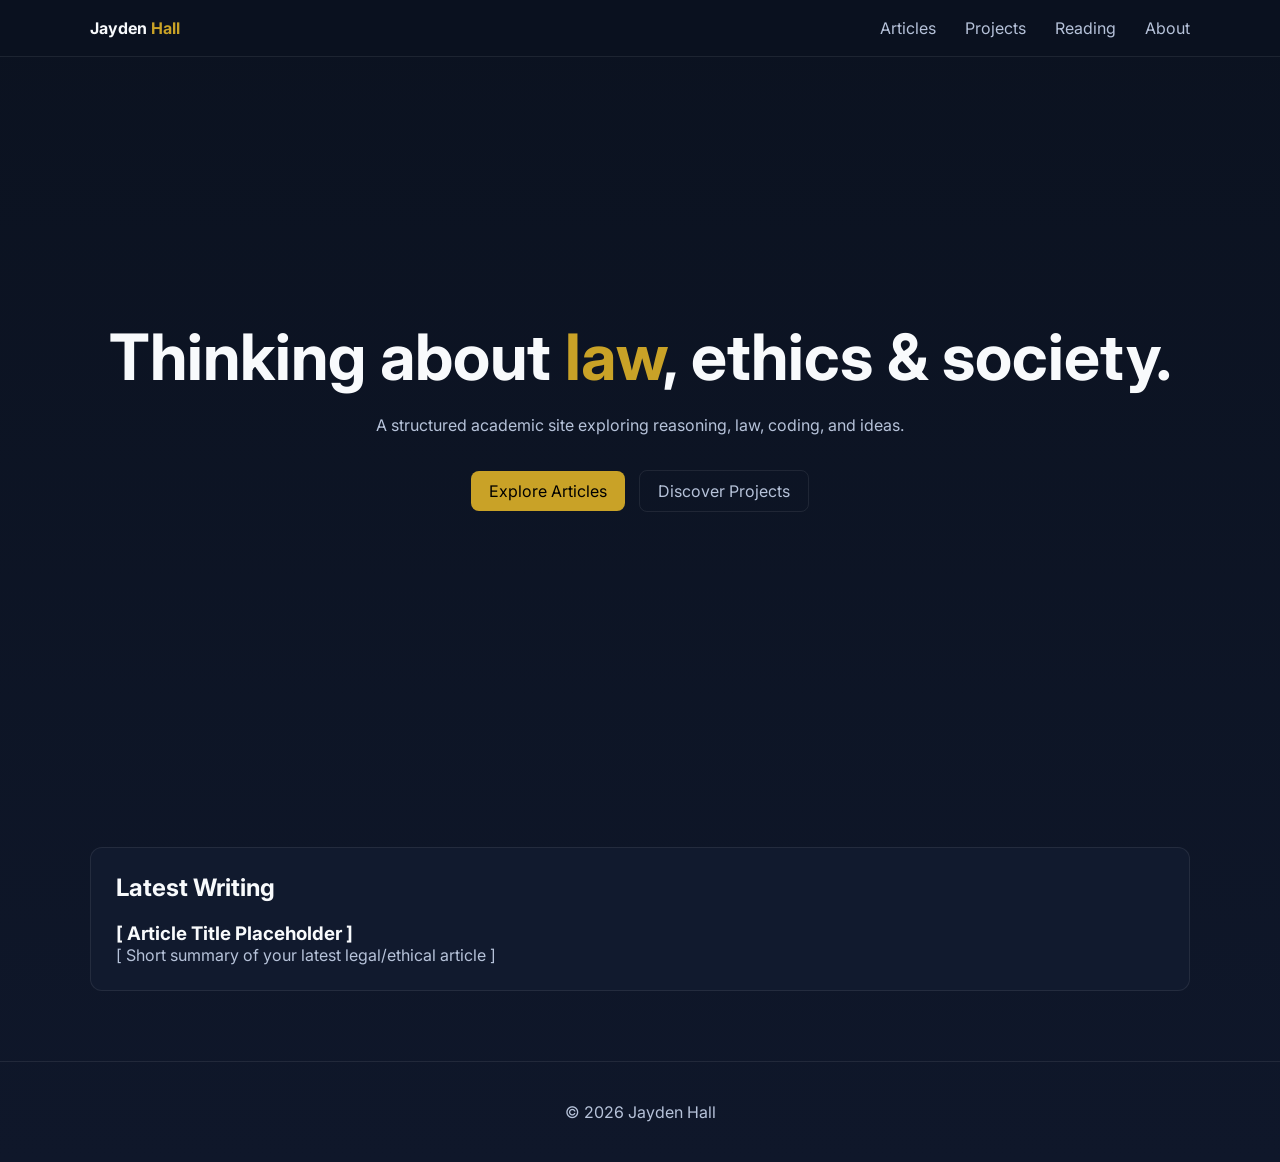
==== index.html @ dbe2c2a6 "Create index.html Home page v1" ====
<!DOCTYPE html>
<html lang="en">
<head>
<meta charset="UTF-8" />
<meta name="viewport" content="width=device-width, initial-scale=1.0"/>
<title>Jayden Hall</title>

<link href="https://fonts.googleapis.com/css2?family=Inter:wght@300;400;600;700&display=swap" rel="stylesheet">

<style>

*{margin:0;padding:0;box-sizing:border-box;scroll-behavior:smooth;}

:root{
  --bg:#0b1220;
  --panel:#111a2e;
  --text:#f8fafc;
  --muted:#b6c2d9;
  --accent:#c9a227;
  --border:rgba(255,255,255,0.08);
}

body{
  font-family:Inter;
  background:linear-gradient(180deg,#0b1220,#0f172a);
  color:var(--text);
}

.container{width:90%;max-width:1100px;margin:auto;}

/* NAV */
nav{
  position:sticky;
  top:0;
  background:rgba(11,18,32,0.8);
  backdrop-filter:blur(10px);
  border-bottom:1px solid var(--border);
}

.nav-inner{
  display:flex;
  justify-content:space-between;
  align-items:center;
  padding:18px 0;
}

.logo{font-weight:700;}
.logo span{color:var(--accent);}

.nav-links a{
  margin-left:25px;
  color:var(--muted);
  text-decoration:none;
}
.nav-links a:hover{color:var(--text);}

/* HERO */
.hero{
  min-height:80vh;
  display:flex;
  align-items:center;
  text-align:center;
}

.hero h1{
  font-size:4rem;
}

.hero span{color:var(--accent);}

.hero p{
  margin-top:20px;
  color:var(--muted);
}

/* BUTTONS */
.btns{
  margin-top:30px;
}

.btn{
  padding:10px 18px;
  border-radius:8px;
  text-decoration:none;
  margin:5px;
  display:inline-block;
}

.btn-primary{
  background:var(--accent);
  color:#000;
}

.btn-secondary{
  border:1px solid var(--border);
  color:var(--muted);
}

/* SECTIONS */
section{padding:70px 0;}

.card{
  background:var(--panel);
  padding:25px;
  border-radius:12px;
  border:1px solid var(--border);
}

.muted{color:var(--muted);}

footer{
  text-align:center;
  padding:40px;
  border-top:1px solid var(--border);
  color:var(--muted);
}

</style>
</head>

<body>

<nav>
<div class="container nav-inner">
  <div class="logo">Jayden <span>Hall</span></div>

  <div class="nav-links">
    <a href="articles.html">Articles</a>
    <a href="projects.html">Projects</a>
    <a href="reading.html">Reading</a>
    <a href="about.html">About</a>
  </div>
</div>
</nav>

<section class="hero">
<div class="container">

<h1>Thinking about <span>law</span>, ethics & society.</h1>

<p>A structured academic site exploring reasoning, law, coding, and ideas.</p>

<div class="btns">
  <a class="btn btn-primary" href="articles.html">Explore Articles</a>
  <a class="btn btn-secondary" href="projects.html">Discover Projects</a>
</div>

</div>
</section>

<section>
<div class="container card">
<h2>Latest Writing</h2>
<br>
<h3>[ Article Title Placeholder ]</h3>
<p class="muted">[ Short summary of your latest legal/ethical article ]</p>
</div>
</section>

<footer>© 2026 Jayden Hall</footer>

</body>
</html>
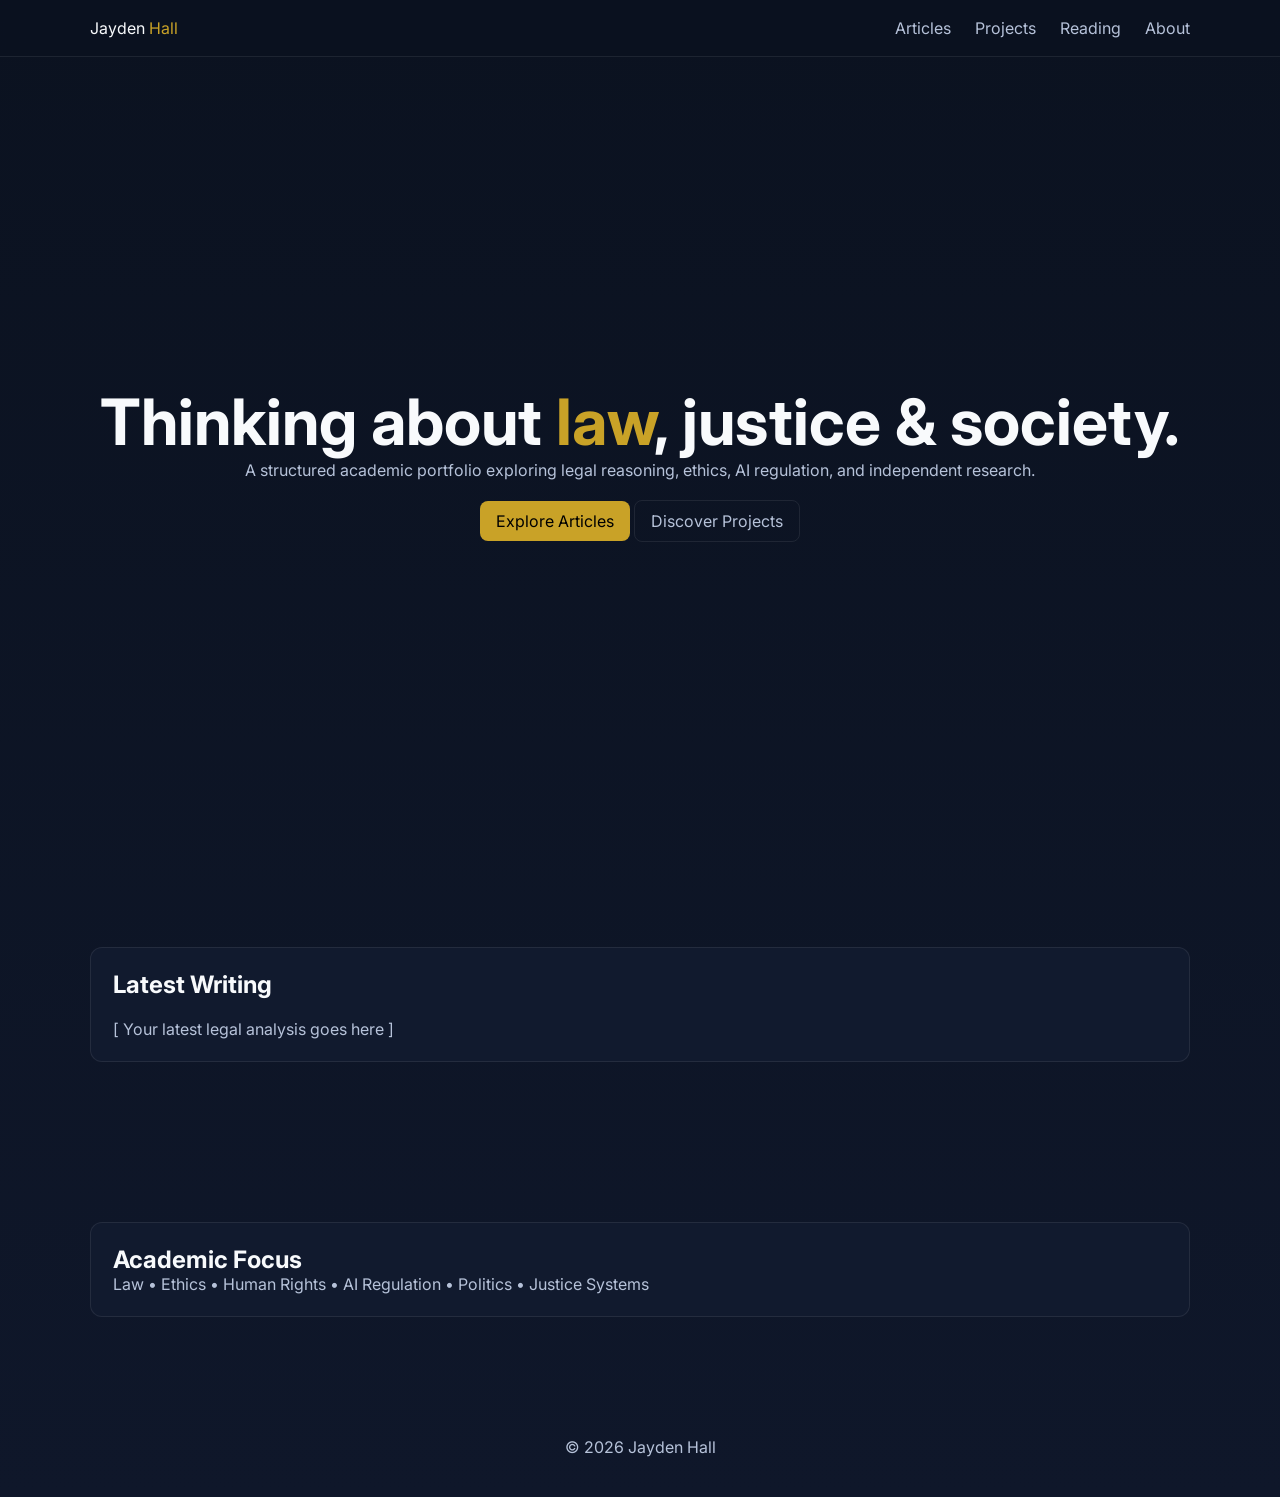
==== commit 4007778e: "Update index.html" ====
--- a/index.html
+++ b/index.html
@@ -1,62 +1,13 @@
 <!DOCTYPE html>
-<html lang="en">
+<html>
 <head>
-<meta charset="UTF-8" />
-<meta name="viewport" content="width=device-width, initial-scale=1.0"/>
 <title>Jayden Hall</title>
-
-<link href="https://fonts.googleapis.com/css2?family=Inter:wght@300;400;600;700&display=swap" rel="stylesheet">
+<link rel="stylesheet" href="style.css">
+<link href="https://fonts.googleapis.com/css2?family=Inter:wght@300;600;700&display=swap" rel="stylesheet">
 
 <style>
-
-*{margin:0;padding:0;box-sizing:border-box;scroll-behavior:smooth;}
-
-:root{
-  --bg:#0b1220;
-  --panel:#111a2e;
-  --text:#f8fafc;
-  --muted:#b6c2d9;
-  --accent:#c9a227;
-  --border:rgba(255,255,255,0.08);
-}
-
-body{
-  font-family:Inter;
-  background:linear-gradient(180deg,#0b1220,#0f172a);
-  color:var(--text);
-}
-
-.container{width:90%;max-width:1100px;margin:auto;}
-
-/* NAV */
-nav{
-  position:sticky;
-  top:0;
-  background:rgba(11,18,32,0.8);
-  backdrop-filter:blur(10px);
-  border-bottom:1px solid var(--border);
-}
-
-.nav-inner{
-  display:flex;
-  justify-content:space-between;
-  align-items:center;
-  padding:18px 0;
-}
-
-.logo{font-weight:700;}
-.logo span{color:var(--accent);}
-
-.nav-links a{
-  margin-left:25px;
-  color:var(--muted);
-  text-decoration:none;
-}
-.nav-links a:hover{color:var(--text);}
-
-/* HERO */
 .hero{
-  min-height:80vh;
+  min-height:90vh;
   display:flex;
   align-items:center;
   text-align:center;
@@ -67,59 +18,41 @@
 }
 
 .hero span{color:var(--accent);}
+.muted{color:var(--muted);}
 
-.hero p{
-  margin-top:20px;
-  color:var(--muted);
+/* LOADER */
+#loader{
+  position:fixed;
+  inset:0;
+  background:var(--bg);
+  display:flex;
+  flex-direction:column;
+  align-items:center;
+  justify-content:center;
+  z-index:9999;
 }
 
-/* BUTTONS */
-.btns{
-  margin-top:30px;
+.spinner{
+  width:40px;height:40px;
+  border:3px solid #333;
+  border-top:3px solid var(--accent);
+  border-radius:50%;
+  animation:spin 1s linear infinite;
 }
 
-.btn{
-  padding:10px 18px;
-  border-radius:8px;
-  text-decoration:none;
-  margin:5px;
-  display:inline-block;
-}
-
-.btn-primary{
-  background:var(--accent);
-  color:#000;
-}
-
-.btn-secondary{
-  border:1px solid var(--border);
-  color:var(--muted);
-}
-
-/* SECTIONS */
-section{padding:70px 0;}
-
-.card{
-  background:var(--panel);
-  padding:25px;
-  border-radius:12px;
-  border:1px solid var(--border);
-}
-
-.muted{color:var(--muted);}
-
-footer{
-  text-align:center;
-  padding:40px;
-  border-top:1px solid var(--border);
-  color:var(--muted);
-}
-
+@keyframes spin{to{transform:rotate(360deg);}}
 </style>
 </head>
 
 <body>
 
+<!-- LOADER -->
+<div id="loader">
+  <div class="spinner"></div>
+  <p class="muted">Loading...</p>
+</div>
+
+<!-- NAV -->
 <nav>
 <div class="container nav-inner">
   <div class="logo">Jayden <span>Hall</span></div>
@@ -133,31 +66,54 @@
 </div>
 </nav>
 
+<!-- HERO -->
 <section class="hero">
 <div class="container">
 
-<h1>Thinking about <span>law</span>, ethics & society.</h1>
+<h1>Thinking about <span>law</span>, justice & society.</h1>
 
-<p>A structured academic site exploring reasoning, law, coding, and ideas.</p>
+<p class="muted">
+A structured academic portfolio exploring legal reasoning, ethics, AI regulation, and independent research.
+</p>
 
-<div class="btns">
-  <a class="btn btn-primary" href="articles.html">Explore Articles</a>
-  <a class="btn btn-secondary" href="projects.html">Discover Projects</a>
+<br>
+
+<a class="btn btn-primary" href="articles.html">Explore Articles</a>
+<a class="btn btn-secondary" href="projects.html">Discover Projects</a>
+
 </div>
+</section>
 
+<!-- CONTENT -->
+<section>
+<div class="container card">
+<h2>Latest Writing</h2>
+<br>
+<p class="muted">[ Your latest legal analysis goes here ]</p>
 </div>
 </section>
 
 <section>
 <div class="container card">
-<h2>Latest Writing</h2>
-<br>
-<h3>[ Article Title Placeholder ]</h3>
-<p class="muted">[ Short summary of your latest legal/ethical article ]</p>
+<h2>Academic Focus</h2>
+<p class="muted">Law • Ethics • Human Rights • AI Regulation • Politics • Justice Systems</p>
 </div>
 </section>
 
-<footer>© 2026 Jayden Hall</footer>
+<footer style="text-align:center;padding:40px;color:var(--muted)">
+© 2026 Jayden Hall
+</footer>
+
+<script>
+setTimeout(()=>document.getElementById("loader").style.display="none",1200);
+
+const sections=document.querySelectorAll("section");
+const obs=new IntersectionObserver(e=>{
+  e.forEach(x=>{if(x.isIntersecting)x.target.classList.add("show")})
+},{threshold:0.15});
+sections.forEach(s=>obs.observe(s));
+</script>
 
 </body>
-</html>+</html>
+
--- a/style.css
+++ b/style.css
@@ -0,0 +1,99 @@
+*{
+  margin:0;
+  padding:0;
+  box-sizing:border-box;
+  scroll-behavior:smooth;
+  font-family:Inter, sans-serif;
+}
+
+:root{
+  --bg:#0b1220;
+  --panel:#111a2e;
+  --text:#f8fafc;
+  --muted:#b6c2d9;
+  --accent:#c9a227;
+  --border:rgba(255,255,255,0.08);
+}
+
+/* BODY */
+body{
+  background:linear-gradient(180deg,#0b1220,#0f172a);
+  color:var(--text);
+}
+
+/* CONTAINER */
+.container{
+  width:90%;
+  max-width:1100px;
+  margin:auto;
+}
+
+/* NAV */
+nav{
+  position:sticky;
+  top:0;
+  background:rgba(11,18,32,0.85);
+  backdrop-filter:blur(12px);
+  border-bottom:1px solid var(--border);
+  z-index:1000;
+}
+
+.nav-inner{
+  display:flex;
+  justify-content:space-between;
+  padding:18px 0;
+}
+
+.logo span{color:var(--accent);}
+
+.nav-links a{
+  margin-left:20px;
+  color:var(--muted);
+  text-decoration:none;
+}
+.nav-links a:hover{color:white;}
+
+/* CARDS */
+.card{
+  background:var(--panel);
+  border:1px solid var(--border);
+  padding:22px;
+  border-radius:12px;
+  transition:0.3s;
+}
+
+.card:hover{
+  transform:translateY(-6px);
+  border-color:var(--accent);
+}
+
+/* BUTTONS */
+.btn{
+  padding:10px 16px;
+  border-radius:8px;
+  display:inline-block;
+  text-decoration:none;
+}
+
+.btn-primary{
+  background:var(--accent);
+  color:#000;
+}
+
+.btn-secondary{
+  border:1px solid var(--border);
+  color:var(--muted);
+}
+
+/* FADE IN SCROLL */
+section{
+  opacity:0;
+  transform:translateY(40px);
+  transition:0.8s ease;
+  padding:80px 0;
+}
+
+section.show{
+  opacity:1;
+  transform:translateY(0);
+}
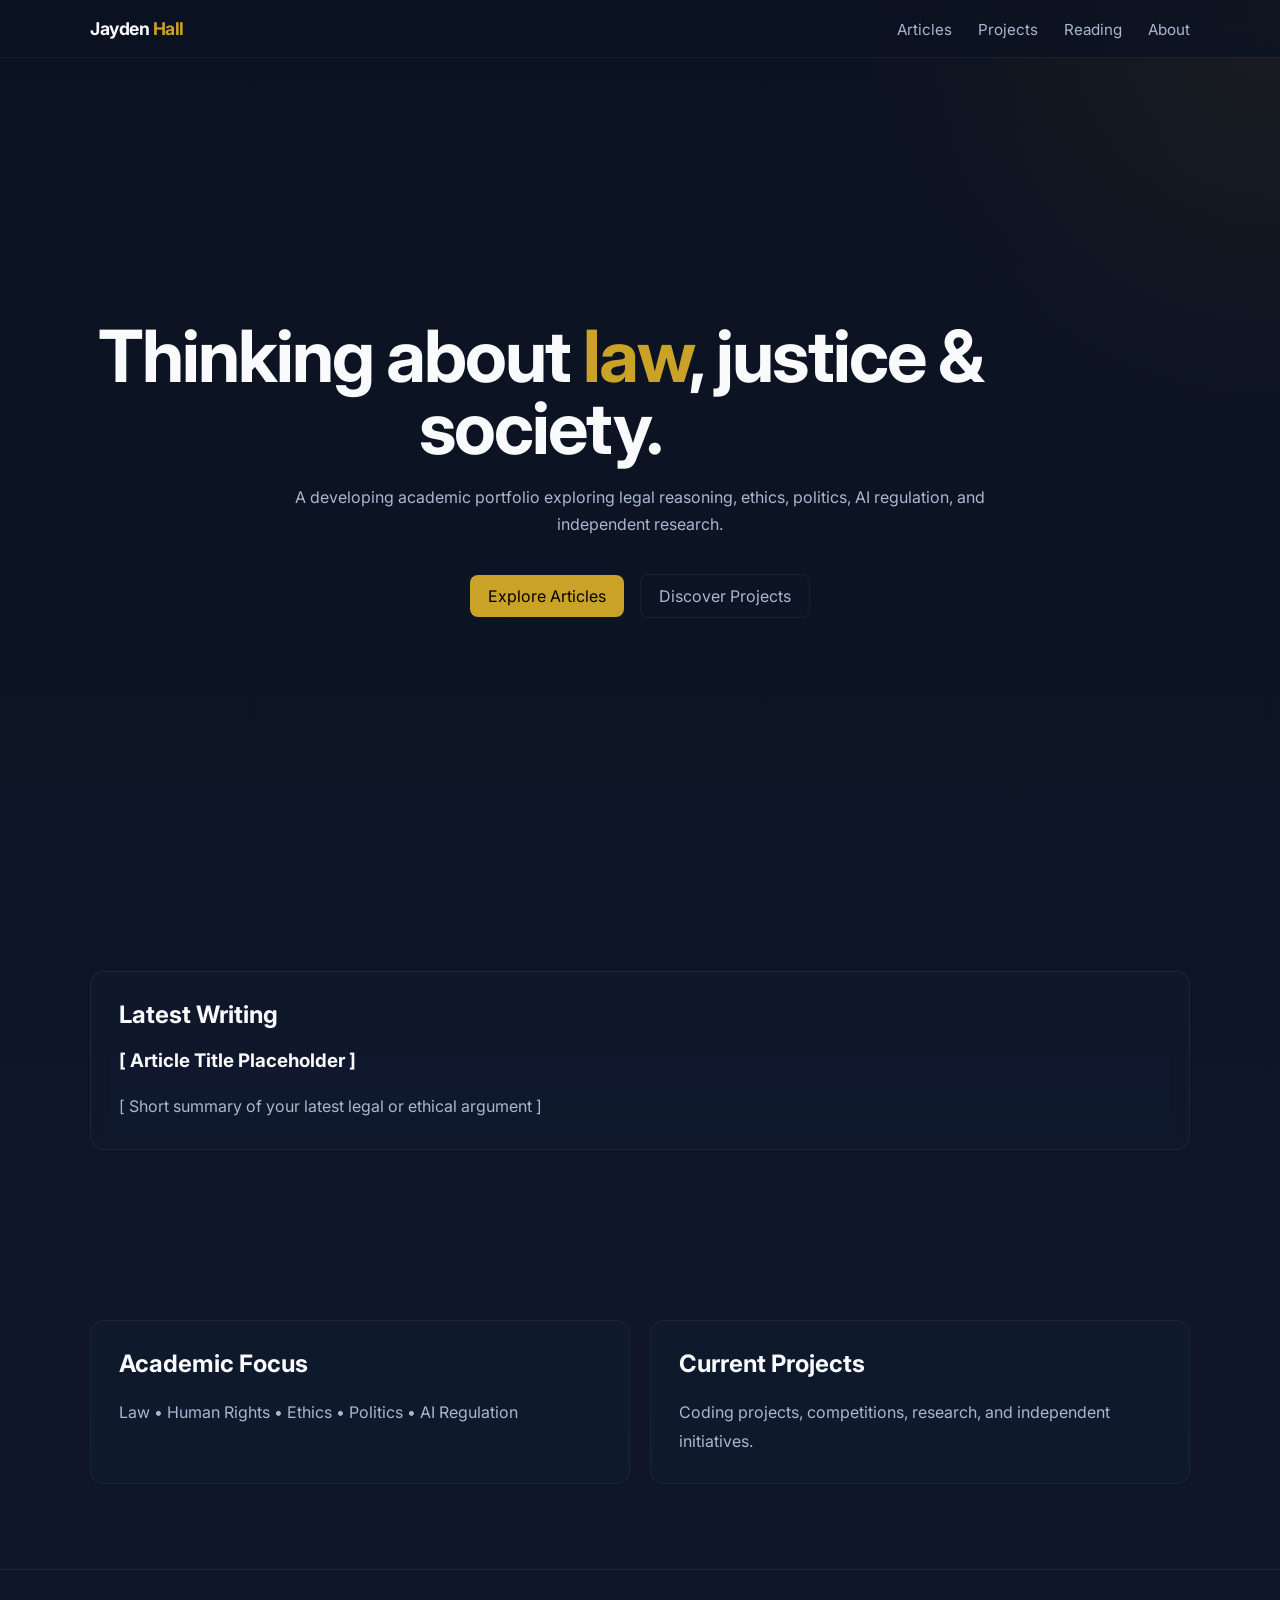
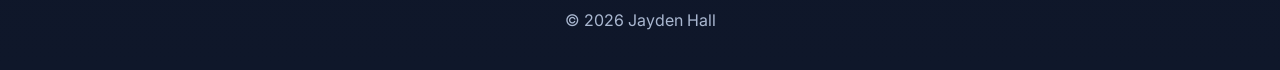
==== commit 6db88cc9: "Update index.html" ====
--- a/index.html
+++ b/index.html
@@ -2,118 +2,123 @@
 <html>
 <head>
 <title>Jayden Hall</title>
+
 <link rel="stylesheet" href="style.css">
-<link href="https://fonts.googleapis.com/css2?family=Inter:wght@300;600;700&display=swap" rel="stylesheet">
 
-<style>
-.hero{
-  min-height:90vh;
-  display:flex;
-  align-items:center;
-  text-align:center;
-}
-
-.hero h1{
-  font-size:4rem;
-}
-
-.hero span{color:var(--accent);}
-.muted{color:var(--muted);}
-
-/* LOADER */
-#loader{
-  position:fixed;
-  inset:0;
-  background:var(--bg);
-  display:flex;
-  flex-direction:column;
-  align-items:center;
-  justify-content:center;
-  z-index:9999;
-}
-
-.spinner{
-  width:40px;height:40px;
-  border:3px solid #333;
-  border-top:3px solid var(--accent);
-  border-radius:50%;
-  animation:spin 1s linear infinite;
-}
-
-@keyframes spin{to{transform:rotate(360deg);}}
-</style>
+<link href="https://fonts.googleapis.com/css2?family=Inter:wght@300;400;600;700&display=swap" rel="stylesheet">
 </head>
 
 <body>
 
-<!-- LOADER -->
 <div id="loader">
-  <div class="spinner"></div>
-  <p class="muted">Loading...</p>
+  <div class="loader-line"></div>
 </div>
 
-<!-- NAV -->
 <nav>
 <div class="container nav-inner">
-  <div class="logo">Jayden <span>Hall</span></div>
 
-  <div class="nav-links">
-    <a href="articles.html">Articles</a>
-    <a href="projects.html">Projects</a>
-    <a href="reading.html">Reading</a>
-    <a href="about.html">About</a>
-  </div>
+<div class="logo">
+Jayden <span>Hall</span>
+</div>
+
+<div class="nav-links">
+<a href="articles.html">Articles</a>
+<a href="projects.html">Projects</a>
+<a href="reading.html">Reading</a>
+<a href="about.html">About</a>
+</div>
+
 </div>
 </nav>
 
-<!-- HERO -->
 <section class="hero">
-<div class="container">
+<div class="container hero-content">
 
-<h1>Thinking about <span>law</span>, justice & society.</h1>
+<h1>
+Thinking about <span>law</span>, justice & society.
+</h1>
 
-<p class="muted">
-A structured academic portfolio exploring legal reasoning, ethics, AI regulation, and independent research.
+<p>
+A developing academic portfolio exploring legal reasoning,
+ethics, politics, AI regulation, and independent research.
 </p>
 
-<br>
-
-<a class="btn btn-primary" href="articles.html">Explore Articles</a>
-<a class="btn btn-secondary" href="projects.html">Discover Projects</a>
+<div class="buttons">
+<a href="articles.html" class="btn btn-primary">Explore Articles</a>
+<a href="projects.html" class="btn btn-secondary">Discover Projects</a>
+</div>
 
 </div>
 </section>
 
-<!-- CONTENT -->
 <section>
-<div class="container card">
+<div class="container">
+
+<div class="card">
 <h2>Latest Writing</h2>
 <br>
-<p class="muted">[ Your latest legal analysis goes here ]</p>
+<h3>[ Article Title Placeholder ]</h3>
+<br>
+<p class="muted">
+[ Short summary of your latest legal or ethical argument ]
+</p>
+</div>
+
 </div>
 </section>
 
 <section>
-<div class="container card">
+<div class="container">
+
+<div class="grid">
+
+<div class="card">
 <h2>Academic Focus</h2>
-<p class="muted">Law • Ethics • Human Rights • AI Regulation • Politics • Justice Systems</p>
+<br>
+<p class="muted">
+Law • Human Rights • Ethics • Politics • AI Regulation
+</p>
+</div>
+
+<div class="card">
+<h2>Current Projects</h2>
+<br>
+<p class="muted">
+Coding projects, competitions, research, and independent initiatives.
+</p>
+</div>
+
+</div>
+
 </div>
 </section>
 
-<footer style="text-align:center;padding:40px;color:var(--muted)">
+<footer>
 © 2026 Jayden Hall
 </footer>
 
 <script>
-setTimeout(()=>document.getElementById("loader").style.display="none",1200);
+window.onload=()=>{
+document.getElementById("loader").style.opacity="0";
+setTimeout(()=>{
+document.getElementById("loader").style.display="none";
+},400);
+};
 
 const sections=document.querySelectorAll("section");
-const obs=new IntersectionObserver(e=>{
-  e.forEach(x=>{if(x.isIntersecting)x.target.classList.add("show")})
-},{threshold:0.15});
-sections.forEach(s=>obs.observe(s));
+
+const observer=new IntersectionObserver(entries=>{
+entries.forEach(entry=>{
+if(entry.isIntersecting){
+entry.target.classList.add("show");
+}
+});
+},{threshold:0.12});
+
+sections.forEach(section=>{
+observer.observe(section);
+});
 </script>
 
 </body>
-</html>
-
+</html>
--- a/style.css
+++ b/style.css
@@ -1,78 +1,178 @@
+:root{
+  --bg:#0b1220;
+  --bg2:#0f172a;
+  --panel:#111a2e;
+  --text:#f8fafc;
+  --muted:#a9b7d0;
+  --accent:#c9a227;
+  --border:rgba(255,255,255,0.06);
+}
+
 *{
   margin:0;
   padding:0;
   box-sizing:border-box;
+  font-family:Inter,sans-serif;
+}
+
+html{
   scroll-behavior:smooth;
-  font-family:Inter, sans-serif;
-}
-
-:root{
-  --bg:#0b1220;
-  --panel:#111a2e;
-  --text:#f8fafc;
-  --muted:#b6c2d9;
-  --accent:#c9a227;
-  --border:rgba(255,255,255,0.08);
-}
-
-/* BODY */
+}
+
 body{
-  background:linear-gradient(180deg,#0b1220,#0f172a);
+  background:
+    radial-gradient(circle at top right, rgba(201,162,39,0.08), transparent 20%),
+    linear-gradient(180deg,var(--bg),var(--bg2));
   color:var(--text);
-}
-
-/* CONTAINER */
+  overflow-x:hidden;
+  animation:pageFade 0.5s ease;
+}
+
+/* PAGE FADE */
+@keyframes pageFade{
+  from{
+    opacity:0;
+    transform:translateY(6px);
+  }
+  to{
+    opacity:1;
+    transform:translateY(0);
+  }
+}
+
+/* LOADER */
+#loader{
+  position:fixed;
+  inset:0;
+  background:var(--bg);
+  display:flex;
+  align-items:center;
+  justify-content:center;
+  z-index:9999;
+  transition:0.4s ease;
+}
+
+.loader-line{
+  width:80px;
+  height:2px;
+  background:rgba(255,255,255,0.08);
+  overflow:hidden;
+  position:relative;
+}
+
+.loader-line::after{
+  content:'';
+  position:absolute;
+  inset:0;
+  background:var(--accent);
+  animation:loading 1s infinite;
+}
+
+@keyframes loading{
+  from{transform:translateX(-100%);}
+  to{transform:translateX(100%);}
+}
+
+/* NAV */
+nav{
+  position:sticky;
+  top:0;
+  backdrop-filter:blur(12px);
+  background:rgba(11,18,32,0.75);
+  border-bottom:1px solid var(--border);
+  z-index:1000;
+}
+
 .container{
   width:90%;
   max-width:1100px;
   margin:auto;
 }
 
-/* NAV */
-nav{
-  position:sticky;
-  top:0;
-  background:rgba(11,18,32,0.85);
-  backdrop-filter:blur(12px);
-  border-bottom:1px solid var(--border);
-  z-index:1000;
-}
-
 .nav-inner{
   display:flex;
   justify-content:space-between;
+  align-items:center;
   padding:18px 0;
 }
 
-.logo span{color:var(--accent);}
+.logo{
+  font-size:1.1rem;
+  font-weight:700;
+  letter-spacing:-0.5px;
+}
+
+.logo span{
+  color:var(--accent);
+}
 
 .nav-links a{
-  margin-left:20px;
+  margin-left:22px;
   color:var(--muted);
   text-decoration:none;
-}
-.nav-links a:hover{color:white;}
-
-/* CARDS */
-.card{
-  background:var(--panel);
-  border:1px solid var(--border);
-  padding:22px;
-  border-radius:12px;
-  transition:0.3s;
-}
-
-.card:hover{
-  transform:translateY(-6px);
-  border-color:var(--accent);
+  font-size:0.95rem;
+  transition:0.2s ease;
+}
+
+.nav-links a:hover{
+  color:white;
+}
+
+/* HERO */
+.hero{
+  min-height:92vh;
+  display:flex;
+  align-items:center;
+  justify-content:center;
+  text-align:center;
+}
+
+.hero-content{
+  animation:heroFade 1s ease;
+}
+
+@keyframes heroFade{
+  from{
+    opacity:0;
+    transform:translateY(20px);
+  }
+  to{
+    opacity:1;
+    transform:translateY(0);
+  }
+}
+
+.hero h1{
+  font-size:4.5rem;
+  line-height:1;
+  letter-spacing:-2px;
+  max-width:900px;
+}
+
+.hero span{
+  color:var(--accent);
+}
+
+.hero p{
+  margin-top:20px;
+  color:var(--muted);
+  max-width:720px;
+  margin-inline:auto;
+  line-height:1.7;
 }
 
 /* BUTTONS */
+.buttons{
+  margin-top:30px;
+}
+
 .btn{
-  padding:10px 16px;
+  display:inline-block;
+  padding:11px 18px;
   border-radius:8px;
-  display:inline-block;
   text-decoration:none;
+  margin:6px;
+  transition:0.25s ease;
 }
 
 .btn-primary{
@@ -85,15 +185,68 @@
   color:var(--muted);
 }
 
-/* FADE IN SCROLL */
+.btn:hover{
+  transform:translateY(-2px);
+}
+
+/* SECTIONS */
 section{
+  padding:85px 0;
   opacity:0;
-  transform:translateY(40px);
+  transform:translateY(18px);
   transition:0.8s ease;
-  padding:80px 0;
 }
 
 section.show{
   opacity:1;
   transform:translateY(0);
+}
+
+/* CARDS */
+.card{
+  background:rgba(17,26,46,0.82);
+  border:1px solid var(--border);
+  border-radius:14px;
+  padding:28px;
+  backdrop-filter:blur(8px);
+  transition:0.25s ease;
+}
+
+.card:hover{
+  border-color:rgba(201,162,39,0.35);
+}
+
+/* GRID */
+.grid{
+  display:grid;
+  grid-template-columns:repeat(auto-fit,minmax(280px,1fr));
+  gap:20px;
+}
+
+/* TEXT */
+.muted{
+  color:var(--muted);
+  line-height:1.8;
+}
+
+/* FOOTER */
+footer{
+  padding:40px;
+  text-align:center;
+  border-top:1px solid var(--border);
+  color:var(--muted);
+}
+
+/* MOBILE */
+@media(max-width:768px){
+
+  .hero h1{
+    font-size:3rem;
+  }
+
+  .nav-links a{
+    margin-left:12px;
+    font-size:0.9rem;
+  }
+
 }
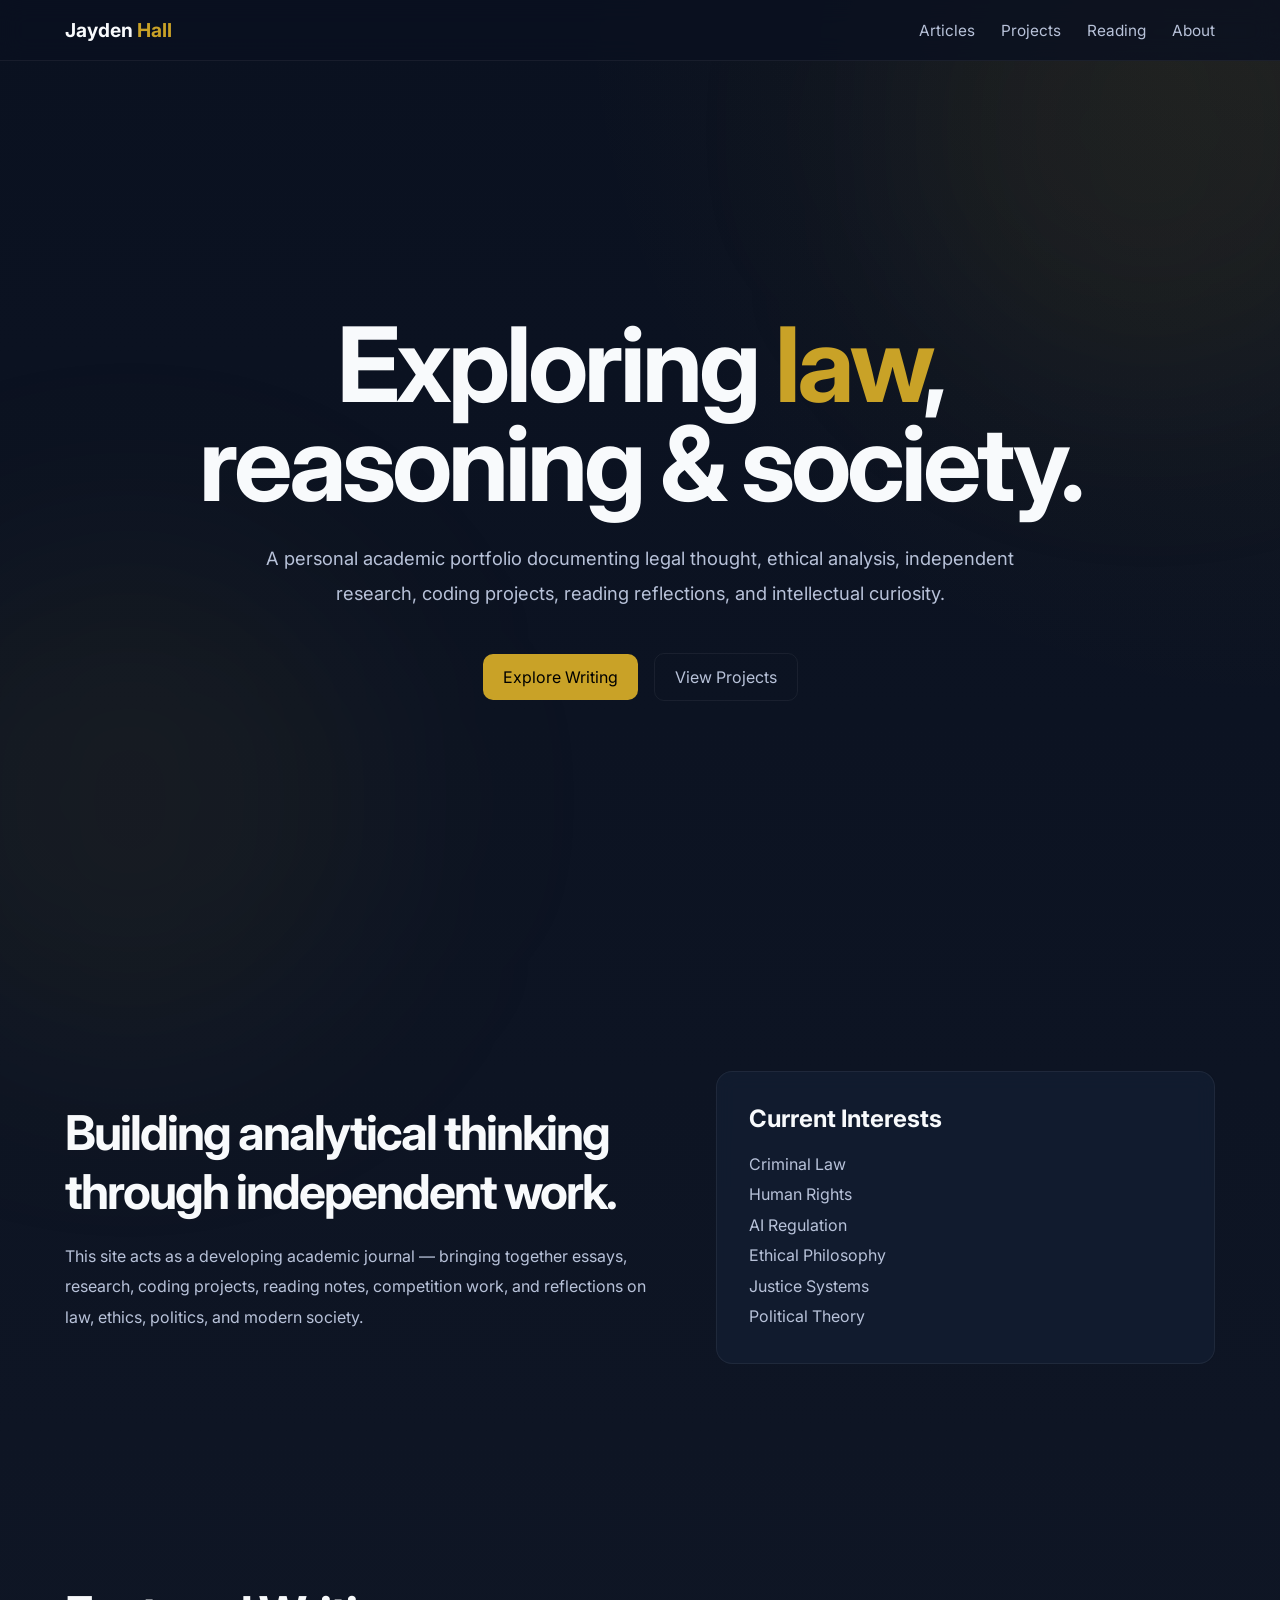
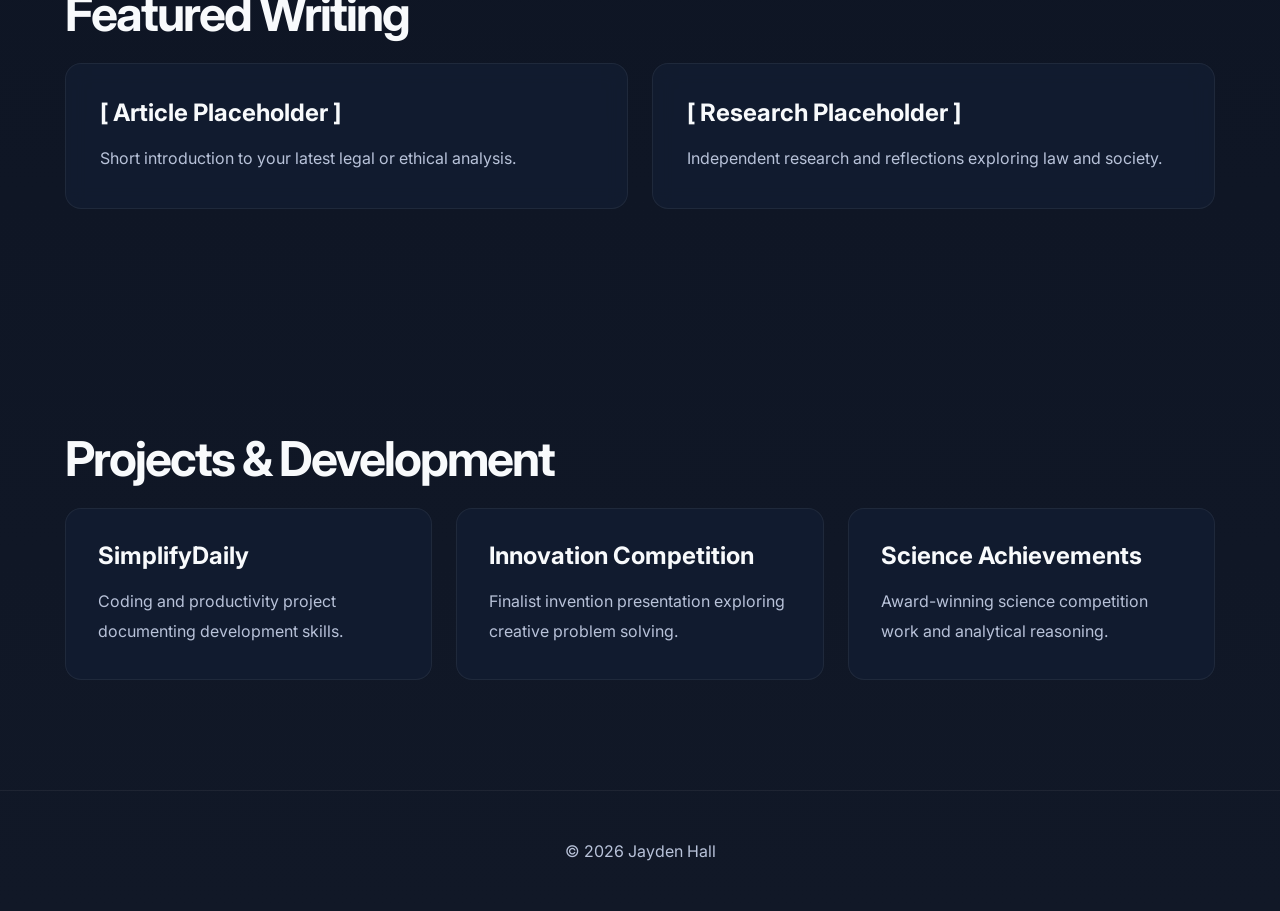
==== commit e07c68b7: "Update index.html" ====
--- a/index.html
+++ b/index.html
@@ -10,8 +10,11 @@
 
 <body>
 
+<div class="bg-blur blur1"></div>
+<div class="bg-blur blur2"></div>
+
 <div id="loader">
-  <div class="loader-line"></div>
+<div class="loader-line"></div>
 </div>
 
 <nav>
@@ -32,65 +35,144 @@
 </nav>
 
 <section class="hero">
+
 <div class="container hero-content">
 
 <h1>
-Thinking about <span>law</span>, justice & society.
+Exploring <span>law</span>, reasoning & society.
 </h1>
 
 <p>
-A developing academic portfolio exploring legal reasoning,
-ethics, politics, AI regulation, and independent research.
+A personal academic portfolio documenting legal thought,
+ethical analysis, independent research,
+coding projects, reading reflections,
+and intellectual curiosity.
 </p>
 
 <div class="buttons">
-<a href="articles.html" class="btn btn-primary">Explore Articles</a>
-<a href="projects.html" class="btn btn-secondary">Discover Projects</a>
-</div>
-
-</div>
+
+<a href="articles.html" class="btn btn-primary">
+Explore Writing
+</a>
+
+<a href="projects.html" class="btn btn-secondary">
+View Projects
+</a>
+
+</div>
+
+</div>
+
 </section>
 
 <section>
+<div class="container feature">
+
+<div>
+
+<h2 class="section-title">
+Building analytical thinking through independent work.
+</h2>
+
+<p class="muted">
+This site acts as a developing academic journal —
+bringing together essays, research,
+coding projects, reading notes,
+competition work, and reflections on law,
+ethics, politics, and modern society.
+</p>
+
+</div>
+
+<div class="card">
+
+<h3>Current Interests</h3>
+
+<p class="muted">
+Criminal Law<br>
+Human Rights<br>
+AI Regulation<br>
+Ethical Philosophy<br>
+Justice Systems<br>
+Political Theory
+</p>
+
+</div>
+
+</div>
+</section>
+
+<section>
+
 <div class="container">
 
-<div class="card">
-<h2>Latest Writing</h2>
-<br>
-<h3>[ Article Title Placeholder ]</h3>
-<br>
-<p class="muted">
-[ Short summary of your latest legal or ethical argument ]
-</p>
-</div>
-
-</div>
+<h2 class="section-title">
+Featured Writing
+</h2>
+
+<div class="grid">
+
+<div class="card article-card">
+
+<h3>[ Article Placeholder ]</h3>
+
+<p class="muted">
+Short introduction to your latest legal or ethical analysis.
+</p>
+
+</div>
+
+<div class="card article-card">
+
+<h3>[ Research Placeholder ]</h3>
+
+<p class="muted">
+Independent research and reflections exploring law and society.
+</p>
+
+</div>
+
+</div>
+
+</div>
+
 </section>
 
 <section>
+
 <div class="container">
 
+<h2 class="section-title">
+Projects & Development
+</h2>
+
 <div class="grid">
 
 <div class="card">
-<h2>Academic Focus</h2>
-<br>
-<p class="muted">
-Law • Human Rights • Ethics • Politics • AI Regulation
-</p>
-</div>
-
-<div class="card">
-<h2>Current Projects</h2>
-<br>
-<p class="muted">
-Coding projects, competitions, research, and independent initiatives.
-</p>
-</div>
-
-</div>
-
-</div>
+<h3>SimplifyDaily</h3>
+<p class="muted">
+Coding and productivity project documenting development skills.
+</p>
+</div>
+
+<div class="card">
+<h3>Innovation Competition</h3>
+<p class="muted">
+Finalist invention presentation exploring creative problem solving.
+</p>
+</div>
+
+<div class="card">
+<h3>Science Achievements</h3>
+<p class="muted">
+Award-winning science competition work and analytical reasoning.
+</p>
+</div>
+
+</div>
+
+</div>
+
 </section>
 
 <footer>
--- a/style.css
+++ b/style.css
@@ -1,9 +1,9 @@
 :root{
-  --bg:#0b1220;
-  --bg2:#0f172a;
-  --panel:#111a2e;
+  --bg:#0a1120;
+  --bg2:#111827;
+  --panel:#131d31;
   --text:#f8fafc;
-  --muted:#a9b7d0;
+  --muted:#b8c2d9;
   --accent:#c9a227;
   --border:rgba(255,255,255,0.06);
 }
@@ -21,7 +21,7 @@
 
 body{
   background:
-    radial-gradient(circle at top right, rgba(201,162,39,0.08), transparent 20%),
+    radial-gradient(circle at top right, rgba(201,162,39,0.08), transparent 25%),
     linear-gradient(180deg,var(--bg),var(--bg2));
   color:var(--text);
   overflow-x:hidden;
@@ -32,12 +32,231 @@
 @keyframes pageFade{
   from{
     opacity:0;
-    transform:translateY(6px);
+    transform:translateY(8px);
   }
   to{
     opacity:1;
     transform:translateY(0);
   }
+}
+
+/* FLOATING BACKGROUND */
+.bg-blur{
+  position:fixed;
+  width:500px;
+  height:500px;
+  border-radius:50%;
+  background:rgba(201,162,39,0.06);
+  filter:blur(120px);
+  z-index:-1;
+}
+
+.blur1{
+  top:-120px;
+  right:-120px;
+}
+
+.blur2{
+  bottom:-150px;
+  left:-120px;
+}
+
+/* CONTAINER */
+.container{
+  width:92%;
+  max-width:1150px;
+  margin:auto;
+}
+
+/* NAV */
+nav{
+  position:sticky;
+  top:0;
+  z-index:1000;
+  backdrop-filter:blur(12px);
+  background:rgba(10,17,32,0.82);
+  border-bottom:1px solid var(--border);
+}
+
+.nav-inner{
+  display:flex;
+  justify-content:space-between;
+  align-items:center;
+  padding:18px 0;
+}
+
+.logo{
+  font-size:1.2rem;
+  font-weight:700;
+}
+
+.logo span{
+  color:var(--accent);
+}
+
+.nav-links a{
+  margin-left:22px;
+  color:var(--muted);
+  text-decoration:none;
+  font-size:0.96rem;
+  transition:0.25s ease;
+  position:relative;
+}
+
+.nav-links a:hover{
+  color:white;
+}
+
+.nav-links a::after{
+  content:'';
+  position:absolute;
+  left:0;
+  bottom:-5px;
+  width:0%;
+  height:2px;
+  background:var(--accent);
+  transition:0.25s ease;
+}
+
+.nav-links a:hover::after{
+  width:100%;
+}
+
+/* HERO */
+.hero{
+  min-height:100vh;
+  display:flex;
+  align-items:center;
+  justify-content:center;
+  text-align:center;
+}
+
+.hero-content{
+  max-width:980px;
+}
+
+.hero h1{
+  font-size:6.5rem;
+  line-height:0.95;
+  letter-spacing:-4px;
+}
+
+.hero span{
+  color:var(--accent);
+}
+
+.hero p{
+  margin-top:28px;
+  color:var(--muted);
+  line-height:1.9;
+  font-size:1.15rem;
+  max-width:760px;
+  margin-inline:auto;
+}
+
+/* BUTTONS */
+.buttons{
+  margin-top:36px;
+}
+
+.btn{
+  display:inline-block;
+  padding:13px 20px;
+  border-radius:10px;
+  text-decoration:none;
+  margin:6px;
+  transition:0.25s ease;
+}
+
+.btn-primary{
+  background:var(--accent);
+  color:#000;
+}
+
+.btn-secondary{
+  border:1px solid var(--border);
+  color:var(--muted);
+}
+
+.btn:hover{
+  transform:translateY(-3px);
+}
+
+/* SECTIONS */
+section{
+  padding:110px 0;
+  opacity:0;
+  transform:translateY(24px);
+  transition:0.8s ease;
+}
+
+section.show{
+  opacity:1;
+  transform:translateY(0);
+}
+
+/* TITLES */
+.section-title{
+  font-size:3rem;
+  margin-bottom:20px;
+  letter-spacing:-2px;
+}
+
+.page-title{
+  font-size:5rem;
+  line-height:0.95;
+  letter-spacing:-3px;
+  margin-bottom:24px;
+}
+
+/* GRID */
+.grid{
+  display:grid;
+  grid-template-columns:repeat(auto-fit,minmax(300px,1fr));
+  gap:24px;
+}
+
+/* FEATURE */
+.feature{
+  display:grid;
+  grid-template-columns:1.1fr 0.9fr;
+  gap:40px;
+  align-items:center;
+}
+
+/* CARD */
+.card{
+  background:rgba(19,29,49,0.84);
+  border:1px solid var(--border);
+  border-radius:16px;
+  padding:32px;
+  transition:0.25s ease;
+  backdrop-filter:blur(10px);
+}
+
+.card:hover{
+  border-color:rgba(201,162,39,0.35);
+  transform:translateY(-5px);
+}
+
+.card h3{
+  font-size:1.5rem;
+  margin-bottom:16px;
+}
+
+/* TEXT */
+.muted{
+  color:var(--muted);
+  line-height:1.9;
+}
+
+/* ARTICLE CARD */
+.article-card{
+  padding:34px;
+}
+
+.article-card p{
+  margin-top:14px;
 }
 
 /* LOADER */
@@ -53,7 +272,7 @@
 }
 
 .loader-line{
-  width:80px;
+  width:90px;
   height:2px;
   background:rgba(255,255,255,0.08);
   overflow:hidden;
@@ -73,180 +292,27 @@
   to{transform:translateX(100%);}
 }
 
-/* NAV */
-nav{
-  position:sticky;
-  top:0;
-  backdrop-filter:blur(12px);
-  background:rgba(11,18,32,0.75);
-  border-bottom:1px solid var(--border);
-  z-index:1000;
-}
-
-.container{
-  width:90%;
-  max-width:1100px;
-  margin:auto;
-}
-
-.nav-inner{
-  display:flex;
-  justify-content:space-between;
-  align-items:center;
-  padding:18px 0;
-}
-
-.logo{
-  font-size:1.1rem;
-  font-weight:700;
-  letter-spacing:-0.5px;
-}
-
-.logo span{
-  color:var(--accent);
-}
-
-.nav-links a{
-  margin-left:22px;
-  color:var(--muted);
-  text-decoration:none;
-  font-size:0.95rem;
-  transition:0.2s ease;
-}
-
-.nav-links a:hover{
-  color:white;
-}
-
-/* HERO */
-.hero{
-  min-height:92vh;
-  display:flex;
-  align-items:center;
-  justify-content:center;
-  text-align:center;
-}
-
-.hero-content{
-  animation:heroFade 1s ease;
-}
-
-@keyframes heroFade{
-  from{
-    opacity:0;
-    transform:translateY(20px);
-  }
-  to{
-    opacity:1;
-    transform:translateY(0);
-  }
-}
-
-.hero h1{
-  font-size:4.5rem;
-  line-height:1;
-  letter-spacing:-2px;
-  max-width:900px;
-}
-
-.hero span{
-  color:var(--accent);
-}
-
-.hero p{
-  margin-top:20px;
-  color:var(--muted);
-  max-width:720px;
-  margin-inline:auto;
-  line-height:1.7;
-}
-
-/* BUTTONS */
-.buttons{
-  margin-top:30px;
-}
-
-.btn{
-  display:inline-block;
-  padding:11px 18px;
-  border-radius:8px;
-  text-decoration:none;
-  margin:6px;
-  transition:0.25s ease;
-}
-
-.btn-primary{
-  background:var(--accent);
-  color:#000;
-}
-
-.btn-secondary{
-  border:1px solid var(--border);
-  color:var(--muted);
-}
-
-.btn:hover{
-  transform:translateY(-2px);
-}
-
-/* SECTIONS */
-section{
-  padding:85px 0;
-  opacity:0;
-  transform:translateY(18px);
-  transition:0.8s ease;
-}
-
-section.show{
-  opacity:1;
-  transform:translateY(0);
-}
-
-/* CARDS */
-.card{
-  background:rgba(17,26,46,0.82);
-  border:1px solid var(--border);
-  border-radius:14px;
-  padding:28px;
-  backdrop-filter:blur(8px);
-  transition:0.25s ease;
-}
-
-.card:hover{
-  border-color:rgba(201,162,39,0.35);
-}
-
-/* GRID */
-.grid{
-  display:grid;
-  grid-template-columns:repeat(auto-fit,minmax(280px,1fr));
-  gap:20px;
-}
-
-/* TEXT */
-.muted{
-  color:var(--muted);
-  line-height:1.8;
-}
-
 /* FOOTER */
 footer{
-  padding:40px;
+  padding:50px;
   text-align:center;
+  color:var(--muted);
   border-top:1px solid var(--border);
-  color:var(--muted);
 }
 
 /* MOBILE */
-@media(max-width:768px){
-
-  .hero h1{
-    font-size:3rem;
-  }
-
-  .nav-links a{
-    margin-left:12px;
-    font-size:0.9rem;
-  }
+@media(max-width:900px){
+
+.hero h1{
+  font-size:4.2rem;
+}
+
+.page-title{
+  font-size:3.5rem;
+}
+
+.feature{
+  grid-template-columns:1fr;
+}
 
 }
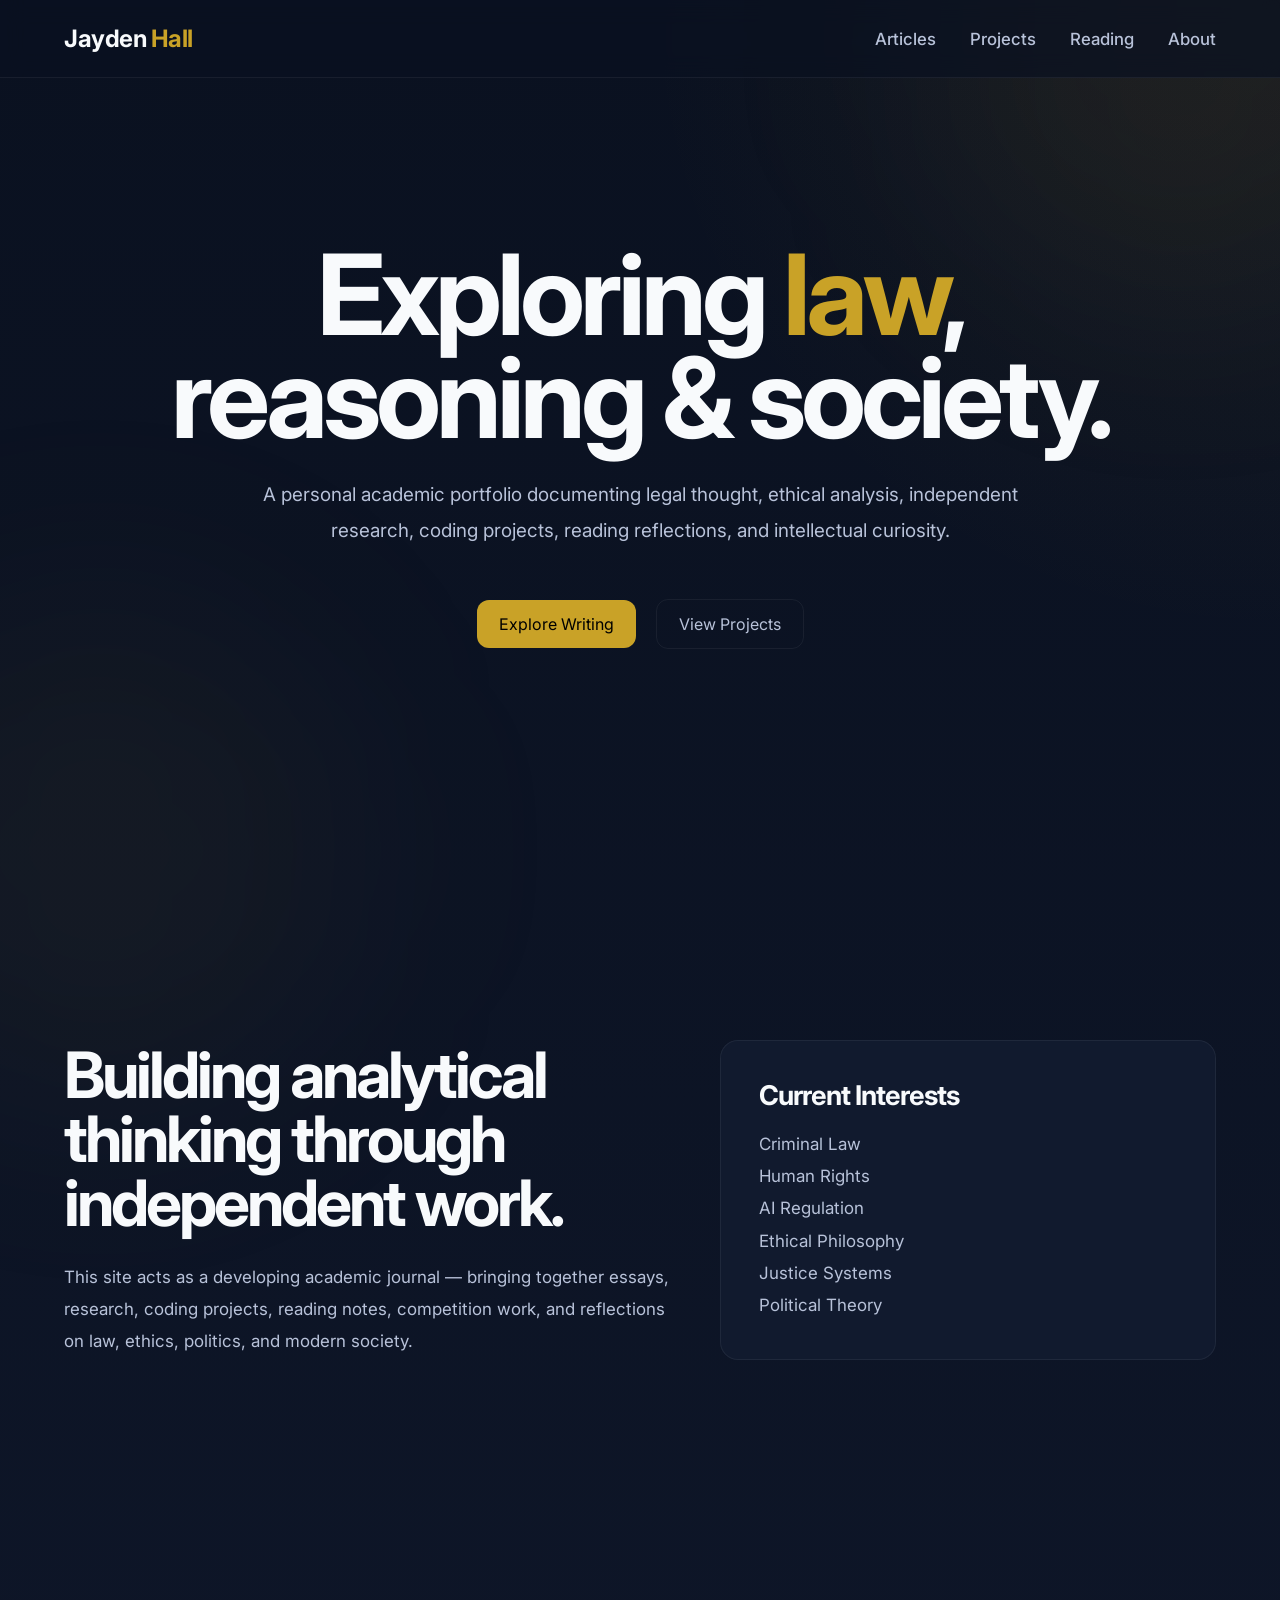
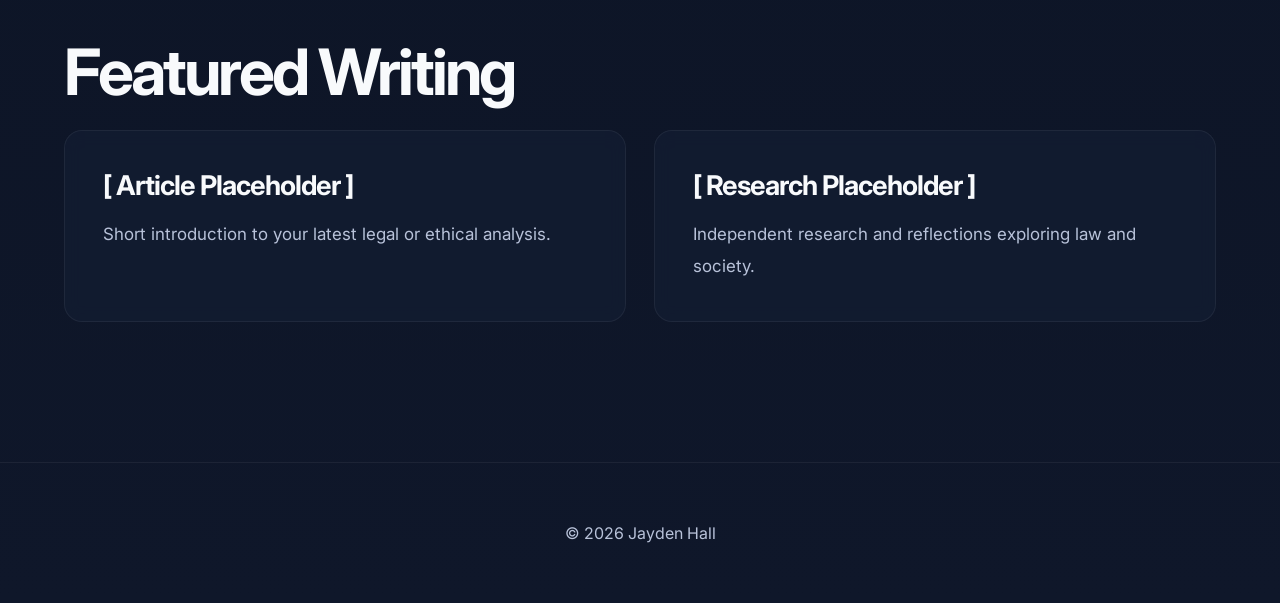
==== commit d4d282c4: "Update index.html" ====
--- a/index.html
+++ b/index.html
@@ -1,11 +1,13 @@
 <!DOCTYPE html>
 <html>
 <head>
+
 <title>Jayden Hall</title>
 
 <link rel="stylesheet" href="style.css">
 
 <link href="https://fonts.googleapis.com/css2?family=Inter:wght@300;400;600;700&display=swap" rel="stylesheet">
+
 </head>
 
 <body>
@@ -13,16 +15,12 @@
 <div class="bg-blur blur1"></div>
 <div class="bg-blur blur2"></div>
 
-<div id="loader">
-<div class="loader-line"></div>
-</div>
-
 <nav>
 <div class="container nav-inner">
 
-<div class="logo">
+<a href="index.html" class="logo">
 Jayden <span>Hall</span>
-</div>
+</a>
 
 <div class="nav-links">
 <a href="articles.html">Articles</a>
@@ -66,6 +64,7 @@
 </section>
 
 <section>
+
 <div class="container feature">
 
 <div>
@@ -100,6 +99,7 @@
 </div>
 
 </div>
+
 </section>
 
 <section>
@@ -112,7 +112,7 @@
 
 <div class="grid">
 
-<div class="card article-card">
+<div class="card">
 
 <h3>[ Article Placeholder ]</h3>
 
@@ -122,7 +122,7 @@
 
 </div>
 
-<div class="card article-card">
+<div class="card">
 
 <h3>[ Research Placeholder ]</h3>
 
@@ -138,55 +138,11 @@
 
 </section>
 
-<section>
-
-<div class="container">
-
-<h2 class="section-title">
-Projects & Development
-</h2>
-
-<div class="grid">
-
-<div class="card">
-<h3>SimplifyDaily</h3>
-<p class="muted">
-Coding and productivity project documenting development skills.
-</p>
-</div>
-
-<div class="card">
-<h3>Innovation Competition</h3>
-<p class="muted">
-Finalist invention presentation exploring creative problem solving.
-</p>
-</div>
-
-<div class="card">
-<h3>Science Achievements</h3>
-<p class="muted">
-Award-winning science competition work and analytical reasoning.
-</p>
-</div>
-
-</div>
-
-</div>
-
-</section>
-
 <footer>
 © 2026 Jayden Hall
 </footer>
 
 <script>
-window.onload=()=>{
-document.getElementById("loader").style.opacity="0";
-setTimeout(()=>{
-document.getElementById("loader").style.display="none";
-},400);
-};
-
 const sections=document.querySelectorAll("section");
 
 const observer=new IntersectionObserver(entries=>{
--- a/style.css
+++ b/style.css
@@ -1,6 +1,6 @@
 :root{
   --bg:#0a1120;
-  --bg2:#111827;
+  --bg2:#0f172a;
   --panel:#131d31;
   --text:#f8fafc;
   --muted:#b8c2d9;
@@ -23,58 +23,53 @@
   background:
     radial-gradient(circle at top right, rgba(201,162,39,0.08), transparent 25%),
     linear-gradient(180deg,var(--bg),var(--bg2));
+
   color:var(--text);
   overflow-x:hidden;
-  animation:pageFade 0.5s ease;
-}
-
-/* PAGE FADE */
-@keyframes pageFade{
-  from{
-    opacity:0;
-    transform:translateY(8px);
-  }
-  to{
-    opacity:1;
-    transform:translateY(0);
-  }
-}
-
-/* FLOATING BACKGROUND */
+}
+
+/* BACKGROUND */
+
 .bg-blur{
   position:fixed;
   width:500px;
   height:500px;
   border-radius:50%;
-  background:rgba(201,162,39,0.06);
+  background:rgba(201,162,39,0.05);
   filter:blur(120px);
   z-index:-1;
 }
 
 .blur1{
-  top:-120px;
-  right:-120px;
+  top:-200px;
+  right:-150px;
 }
 
 .blur2{
-  bottom:-150px;
-  left:-120px;
+  bottom:-200px;
+  left:-150px;
 }
 
 /* CONTAINER */
+
 .container{
-  width:92%;
-  max-width:1150px;
+  width:90%;
+  max-width:1250px;
   margin:auto;
 }
 
 /* NAV */
+
 nav{
-  position:sticky;
+  position:fixed;
   top:0;
+  width:100%;
   z-index:1000;
+
   backdrop-filter:blur(12px);
-  background:rgba(10,17,32,0.82);
+
+  background:rgba(10,17,32,0.72);
+
   border-bottom:1px solid var(--border);
 }
 
@@ -82,24 +77,39 @@
   display:flex;
   justify-content:space-between;
   align-items:center;
-  padding:18px 0;
+
+  padding:24px 0;
 }
 
 .logo{
-  font-size:1.2rem;
+  font-size:1.5rem;
   font-weight:700;
+  letter-spacing:-0.5px;
+  text-decoration:none;
+  color:var(--text);
 }
 
 .logo span{
   color:var(--accent);
 }
 
+.logo:hover{
+  opacity:0.9;
+}
+
 .nav-links a{
-  margin-left:22px;
+  margin-left:30px;
+
   color:var(--muted);
+
   text-decoration:none;
-  font-size:0.96rem;
+
+  font-size:1.05rem;
+
+  font-weight:500;
+
   transition:0.25s ease;
+
   position:relative;
 }
 
@@ -109,12 +119,17 @@
 
 .nav-links a::after{
   content:'';
+
   position:absolute;
+
   left:0;
-  bottom:-5px;
+  bottom:-8px;
+
   width:0%;
   height:2px;
+
   background:var(--accent);
+
   transition:0.25s ease;
 }
 
@@ -122,23 +137,42 @@
   width:100%;
 }
 
+/* ACTIVE PAGE */
+
+.nav-links a.active{
+  color:white;
+}
+
+.nav-links a.active::after{
+  width:100%;
+}
+
 /* HERO */
+
 .hero{
   min-height:100vh;
+
   display:flex;
   align-items:center;
   justify-content:center;
+
   text-align:center;
 }
 
 .hero-content{
-  max-width:980px;
+  max-width:1000px;
+
+  animation:heroFade 1s ease;
 }
 
 .hero h1{
-  font-size:6.5rem;
-  line-height:0.95;
-  letter-spacing:-4px;
+  font-size:7rem;
+
+  line-height:0.92;
+
+  letter-spacing:-5px;
+
+  margin-bottom:28px;
 }
 
 .hero span{
@@ -146,26 +180,35 @@
 }
 
 .hero p{
-  margin-top:28px;
+  max-width:780px;
+
+  margin:auto;
+
   color:var(--muted);
+
   line-height:1.9;
-  font-size:1.15rem;
-  max-width:760px;
-  margin-inline:auto;
+
+  font-size:1.18rem;
 }
 
 /* BUTTONS */
+
 .buttons{
-  margin-top:36px;
+  margin-top:42px;
 }
 
 .btn{
   display:inline-block;
-  padding:13px 20px;
-  border-radius:10px;
+
+  padding:14px 22px;
+
+  border-radius:12px;
+
   text-decoration:none;
-  margin:6px;
+
   transition:0.25s ease;
+
+  margin:8px;
 }
 
 .btn-primary{
@@ -179,14 +222,31 @@
 }
 
 .btn:hover{
-  transform:translateY(-3px);
+  transform:translateY(-4px);
+}
+
+/* ANIMATIONS */
+
+@keyframes heroFade{
+  from{
+    opacity:0;
+    transform:translateY(20px);
+  }
+
+  to{
+    opacity:1;
+    transform:translateY(0);
+  }
 }
 
 /* SECTIONS */
+
 section{
-  padding:110px 0;
+  padding:140px 0;
+
   opacity:0;
-  transform:translateY(24px);
+  transform:translateY(30px);
+
   transition:0.8s ease;
 }
 
@@ -196,123 +256,173 @@
 }
 
 /* TITLES */
+
 .section-title{
-  font-size:3rem;
-  margin-bottom:20px;
-  letter-spacing:-2px;
+  font-size:4rem;
+
+  line-height:1;
+
+  letter-spacing:-3px;
+
+  margin-bottom:26px;
 }
 
 .page-title{
-  font-size:5rem;
+  font-size:6rem;
+
   line-height:0.95;
-  letter-spacing:-3px;
-  margin-bottom:24px;
+
+  letter-spacing:-4px;
+
+  margin-bottom:30px;
+}
+
+/* TEXT */
+
+.muted{
+  color:var(--muted);
+
+  line-height:1.9;
+
+  font-size:1.06rem;
+}
+
+/* FEATURE */
+
+.feature{
+  display:grid;
+
+  grid-template-columns:1.1fr 0.9fr;
+
+  gap:50px;
+
+  align-items:center;
+}
+
+/* CARD */
+
+.card{
+  background:rgba(19,29,49,0.82);
+
+  border:1px solid var(--border);
+
+  border-radius:18px;
+
+  padding:38px;
+
+  backdrop-filter:blur(8px);
+
+  transition:0.25s ease;
+}
+
+.card:hover{
+  transform:translateY(-6px);
+
+  border-color:rgba(201,162,39,0.35);
+}
+
+.card h3{
+  font-size:1.7rem;
+
+  margin-bottom:16px;
+
+  letter-spacing:-1px;
 }
 
 /* GRID */
+
 .grid{
   display:grid;
-  grid-template-columns:repeat(auto-fit,minmax(300px,1fr));
-  gap:24px;
-}
-
-/* FEATURE */
-.feature{
-  display:grid;
-  grid-template-columns:1.1fr 0.9fr;
-  gap:40px;
-  align-items:center;
-}
-
-/* CARD */
-.card{
-  background:rgba(19,29,49,0.84);
-  border:1px solid var(--border);
-  border-radius:16px;
-  padding:32px;
-  transition:0.25s ease;
-  backdrop-filter:blur(10px);
-}
-
-.card:hover{
-  border-color:rgba(201,162,39,0.35);
-  transform:translateY(-5px);
-}
-
-.card h3{
-  font-size:1.5rem;
-  margin-bottom:16px;
-}
-
-/* TEXT */
-.muted{
-  color:var(--muted);
-  line-height:1.9;
-}
-
-/* ARTICLE CARD */
-.article-card{
-  padding:34px;
-}
-
-.article-card p{
-  margin-top:14px;
+
+  grid-template-columns:repeat(auto-fit,minmax(320px,1fr));
+
+  gap:28px;
 }
 
 /* LOADER */
+
 #loader{
   position:fixed;
   inset:0;
+
   background:var(--bg);
+
   display:flex;
   align-items:center;
   justify-content:center;
+
   z-index:9999;
+
   transition:0.4s ease;
 }
 
 .loader-line{
   width:90px;
   height:2px;
+
   background:rgba(255,255,255,0.08);
+
   overflow:hidden;
+
   position:relative;
 }
 
 .loader-line::after{
   content:'';
+
   position:absolute;
   inset:0;
+
   background:var(--accent);
+
   animation:loading 1s infinite;
 }
 
 @keyframes loading{
-  from{transform:translateX(-100%);}
-  to{transform:translateX(100%);}
+  from{
+    transform:translateX(-100%);
+  }
+
+  to{
+    transform:translateX(100%);
+  }
 }
 
 /* FOOTER */
+
 footer{
-  padding:50px;
+  padding:60px;
+
   text-align:center;
+
   color:var(--muted);
+
   border-top:1px solid var(--border);
 }
 
 /* MOBILE */
+
 @media(max-width:900px){
 
 .hero h1{
-  font-size:4.2rem;
+  font-size:4.5rem;
 }
 
 .page-title{
-  font-size:3.5rem;
+  font-size:4rem;
+}
+
+.section-title{
+  font-size:3rem;
 }
 
 .feature{
   grid-template-columns:1fr;
 }
 
+.nav-links a{
+  margin-left:16px;
+  font-size:0.95rem;
+}
+
 }
